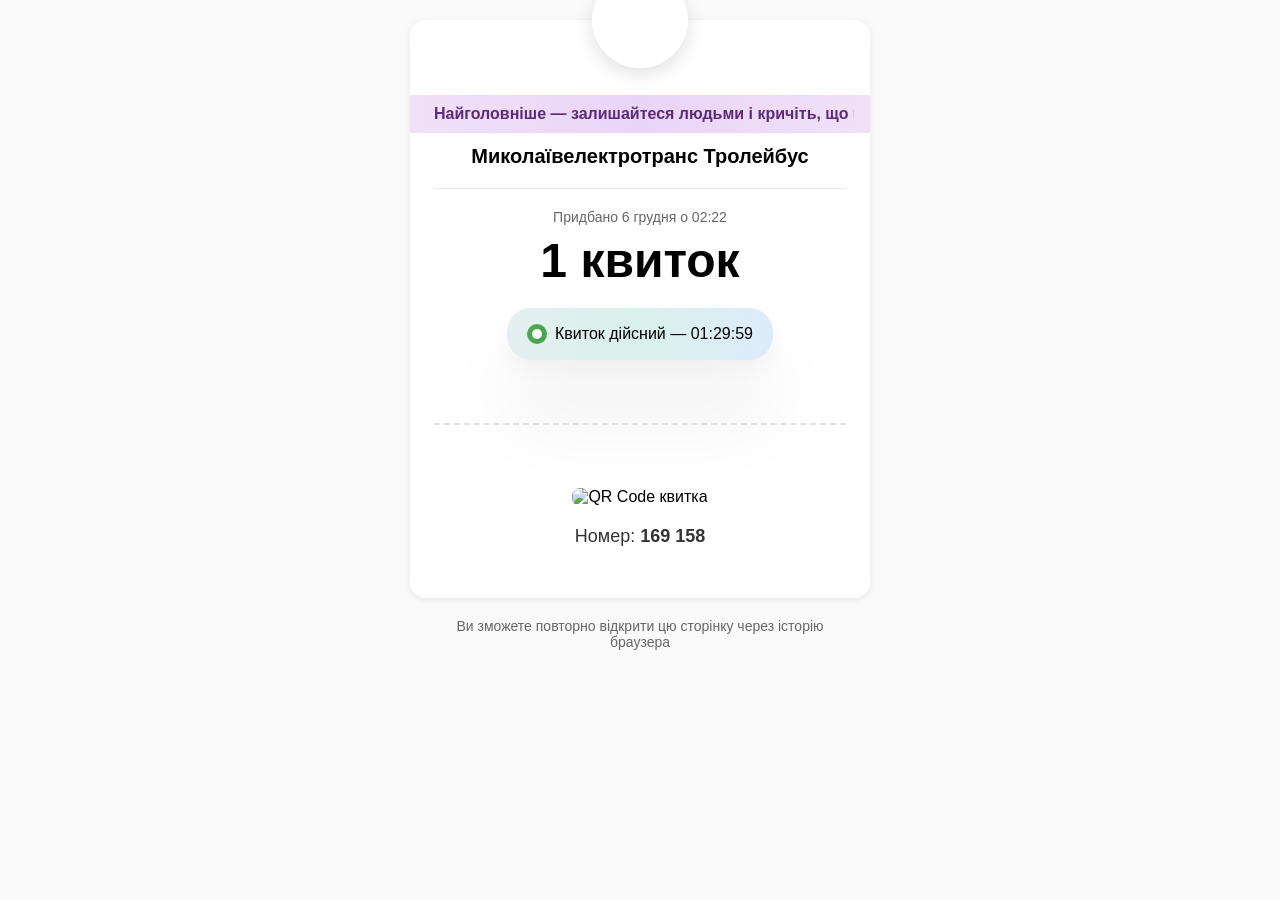
==== index.html @ 324b98eb "Update index.html" ====
<!DOCTYPE html>
<html data-app-mode="main" lang="uk">
<head>
<meta http-equiv="Content-Type" content="text/html; charset=UTF-8">
<meta name="build-timestamp" content="2025-10-02T06:16:22.332Z">
<meta name="build-version" content="1.1.17">
<title>monobank</title>
<meta name="viewport" content="width=device-width, initial-scale=1">
<meta property="og:type" content="website">
<meta property="og:title" content="Миколаївелектротранс">
<meta property="og:description" content="Сувенірний квиток">
<style>
@font-face {
    font-family: 'e-Ukraine Head';
    src: url('fonts/e-UkraineHead.woff2') format('woff2');
    font-weight: normal;
    font-style: normal;
    font-display: swap;
}

@font-face {
    font-family: 'e-Ukraine';
    src: url('fonts/e-Ukraine.woff2') format('woff2');
    font-weight: normal;
    font-style: normal;
    font-display: swap;
}


    * {
        box-sizing: border-box;
        -webkit-font-smoothing: antialiased;
        -webkit-tap-highlight-color: transparent;
        scrollbar-width: thin;
        outline: 0;
        -webkit-text-size-adjust: none;
        text-size-adjust: none;
    }

    html, body {
        margin: 0;
        background: #FAFAFA;
    }

    html {
        height: 100%;
    }

    body {
        min-height: 100%;
        font-size: 16px;
        font-family: "e-Ukraine", "Lato", "Roboto", -apple-system, BlinkMacSystemFont, 'Segoe UI', Oxygen, Ubuntu, Cantarell, 'Open Sans', 'Helvetica Neue', sans-serif;
        overscroll-behavior: none;
        -webkit-overflow-scrolling: touch;
        display: flex;
        flex-direction: column;
    }

    h1, h2, .ticket-layout--merchant-title {
        font-family: "e-Ukraine Head", "e-Ukraine", "Lato", "Roboto", -apple-system, BlinkMacSystemFont, 'Segoe UI', Oxygen, Ubuntu, Cantarell, 'Open Sans', 'Helvetica Neue', sans-serif;
        font-weight: 600;
    }

    main {
        flex-grow: 1;
        color: black;
        width: 100%;
        display: flex;
        justify-content: center;
        transition: opacity .2s, transform .2s;
        padding-bottom: env(safe-area-inset-bottom);
    }

    .main-layout-wrapper {
        max-width: 500px;
        width: 100%;
        padding: 20px;
    }

    .ticket-layout--logo-wrapper {
        text-align: center;
        margin-bottom: 20px;
    }

    .ticket-layout--merchant-logo {
        width: 80px;
        height: 80px;
        margin: 0 auto;
        border-radius: 50%;
        background-size: cover;
        background-position: center;
    }

    .ticket-layout--wrapper {
        background: white;
        border-radius: 16px;
        padding: 32px 24px;
        box-shadow: 0px 2px 8px rgba(0, 0, 0, 0.08);
        position: relative; /* for internal absolute top-logo */
        padding-top: 56px; /* space for overlapping logo above title */
    }

    /* circular logo positioned above the merchant title (inside the card) */
    .top-logo {
        position: absolute;
        top: -48px; /* sits above the card content */
        left: 50%;
        transform: translateX(-50%);
        width: 96px;
        height: 96px;
        background: #fff;
        border-radius: 50%;
        display: flex;
        align-items: center;
        justify-content: center;
        box-shadow: 0 6px 18px rgba(0,0,0,0.12);
        z-index: 20;
        overflow: hidden;
        border: 4px solid #fff;
    }

    .top-logo .ticket-layout--merchant-logo {
        width: 72px;
        height: 72px;
        border-radius: 50%;
        background-size: cover;
        background-position: center;
    }

    /* mid-card purple scrolling banner placed under title */
    .mid-banner {
        width: calc(100% + 48px);
        background: linear-gradient(90deg, #f1e1f7 0%, #e9d5f8 50%, #f1e1f7 100%);
        color: #5b2b7a;
        padding: 10px 16px;
        border-radius: 0; /* removed rounding */
        overflow: hidden;
        display: flex;
        align-items: center;
        justify-content: center;
        margin: 0 -24px 12px -24px; /* stretch to card edges */
    }

    /* marquee: two identical items scrolling continuously so text never disappears */
    .mid-banner .marquee {
        width: 100%;
        overflow: hidden;
    }

    .mid-banner .marquee__track {
        display: inline-block;
        white-space: nowrap;
        will-change: transform;
        animation: marquee 12s linear infinite;
    }

    .mid-banner .marquee__item {
        display: inline-block;
        padding: 0 8px; /* spacing between repeats (8px each side -> 16px total) */
        font-weight: 600;
        color: inherit;
    }

    .mid-banner .marquee__sep {
        display: inline-block;
        width: 5px;
        height: 5px;
        background: #7b2fa1; /* purple diamond color */
        transform: rotate(45deg);
        margin: 0 0; /* separator sits inside the existing spacing */
        vertical-align: middle;
        border-radius: 1px;
    }

    @keyframes marquee {
        0% { transform: translateX(0); }
        100% { transform: translateX(-50%); }
    }

    @keyframes scroll-rtl {
        0% { transform: translateX(100%); }
        100% { transform: translateX(-100%); }
    }

    .ticket-layout--block {
        padding: 19px 0;
    }

    .ticket-layout--merchant-title {
        font-size: 20px;
        text-align: center;
        margin-bottom: 12px;
    }

    .ticket-layout--merchant-separator {
        height: 1px;
        background: #E8E8E8;
        margin: 20px 0;
    }

    .ticket-layout--purchased-info {
        text-align: center;
        color: #666;
        font-size: 14px;
        margin-bottom: 8px;
    }

    .ticket-layout--ticket-quantity {
        text-align: center;
        font-size: 48px;
        font-weight: 700;
        margin-bottom: 16px;
        color: #000;
        font-family: "e-Ukraine Head", "e-Ukraine", "Lato", "Roboto", -apple-system, BlinkMacSystemFont, 'Segoe UI', Oxygen, Ubuntu, Cantarell, 'Open Sans', 'Helvetica Neue', sans-serif;
    }

    .ticket-layout--timer {
        margin: 20px auto;
        width: fit-content;
    }

    .ticket-layout--dashed-separator {
        margin: 24px 0;
        position: relative;
    }

    .ticket-layout--dashed-separator-line {
        border-top: 2px dashed #E0E0E0;
    }

    .qr-info {
        text-align: center;
    }

    .ticket-layout--qr-block-wrapper {
        margin: 20px 0;
    }

    .ticket-layout--number-info {
        font-size: 18px;
        color: #333;
        margin-top: 16px;
    }

    .ticket-number {
        font-weight: 600;
    }

    .ticket-layout--notification {
        text-align: center;
        color: #666;
        font-size: 14px;
        margin-top: 20px;
        padding: 0 20px;
    }

    .nowrap {
        white-space: nowrap;
    }
</style>
</head>
<body>
    <main id="main">
        <div class="main-layout-wrapper page-client-payment page-show-ticket">
            
            <div class="ticket-layout--wrapper">
                    <div class="top-logo" aria-hidden="true">
                        <div id="merch-logo" class="ticket-layout--merchant-logo" style="background-image: url('https://icons.monobank.com.ua/inf/icon-mdpi/mykolaivelektrotrans33.png')"></div>
                    </div>
                    <div class="ticket-layout--block ticket-info">
                        <div class="mid-banner">
                            <div class="marquee" aria-hidden="false">
                                <div class="marquee__track">
                                    <span class="marquee__item">Найголовніше — залишайтеся людьми і кричіть, що ви живі. Я живий!</span>
                                    <span class="marquee__sep" aria-hidden="true"></span>
                                    <span class="marquee__item">Найголовніше — залишайтеся людьми і кричіть, що ви живі. Я живий!</span>
                                    <span class="marquee__sep" aria-hidden="true"></span>
                                </div>
                            </div>
                        </div>
                        <div class="ticket-layout--merchant-title">Миколаївелектротранс Тролейбус</div>
                        <div class="ticket-layout--merchant-separator"></div>
                        <div class="ticket-layout--purchased-info" id="purchase-info"></div>
                    <div class="ticket-layout--ticket-quantity">1 квиток</div>
                    <div class="ticket-layout--timer" id="ticket-timer-wrapper"></div>
                </div>

                <div class="ticket-layout--dashed-separator">
                    <div class="ticket-layout--dashed-separator-line"></div>
                </div>

                <div class="ticket-layout--block qr-info">
                    <div class="ticket-layout--qr-block-wrapper">
                        <!-- Замінено SVG на реальне зображення QR-коду -->
                        <img src="ticket/images/qr.png" alt="QR Code квитка" style="width: 200px; height: 200px; border-radius: 8px;">
                    </div>
                    <div class="ticket-layout--number-info">Номер: <span class="ticket-number">169&nbsp;157</span></div>
                </div>
            </div>
            <div class="ticket-layout--notification">Ви зможете повторно відкрити цю сторінку через історію браузера</div>
        </div>
    </main>

    <script>
        let countdownTimer;

        function formatDate(date) {
            const months = [
                'січня', 'лютого', 'березня', 'квітня', 'травня', 'червня',
                'липня', 'серпня', 'вересня', 'жовтня', 'листопада', 'грудня'
            ];
            
            const day = date.getDate();
            const month = months[date.getMonth()];
            const hours = date.getHours().toString().padStart(2, '0');
            const minutes = date.getMinutes().toString().padStart(2, '0');
            
            return `Придбано <span class="nowrap">${day} ${month}</span> о <span class="nowrap">${hours}:${minutes}</span>`;
        }

        function formatTime(hours, minutes, seconds) {
            return `${hours.toString().padStart(2, '0')}:${minutes.toString().padStart(2, '0')}:${seconds.toString().padStart(2, '0')}`;
        }

        function formatTicketNumber(number) {
            return number.toString().replace(/\B(?=(\d{3})+(?!\d))/g, "&nbsp;");
        }

        function getNextTicketNumber() {
            const STORAGE_KEY = 'ticketNumber';
            const START_NUMBER = 169157;
            const LIMIT_NUMBER = 170000;
            
            let currentNumber = localStorage.getItem(STORAGE_KEY);
            
            if (currentNumber === null) {
                currentNumber = START_NUMBER;
            } else {
                currentNumber = parseInt(currentNumber);
                if (currentNumber < LIMIT_NUMBER) {
                    currentNumber++;
                }
            }
            
            localStorage.setItem(STORAGE_KEY, currentNumber);
            
            return currentNumber;
        }

        function updateTicketNumber() {
            const ticketNumber = getNextTicketNumber();
            const formattedNumber = formatTicketNumber(ticketNumber);
            
            const ticketNumberElement = document.querySelector('.ticket-number');
            if (ticketNumberElement) {
                ticketNumberElement.innerHTML = formattedNumber;
            }
        }

        function startCountdown() {
            let totalSeconds = 90 * 60;
            
            function updateTimer() {
                if (totalSeconds <= 0) {
                    clearInterval(countdownTimer);
                    const timerWrapper = document.getElementById('ticket-timer-wrapper');
                    if (timerWrapper) {
                        timerWrapper.innerHTML = `
                            <div style="display: flex; align-items: center; justify-content: center; white-space: nowrap; gap: 8px;">
                                <span style="font-size: 20px;">😔</span>
                                <span>Квитки недійсні</span>
                            </div>
                        `;
                        timerWrapper.style.opacity = "0.5";
                    }
                    return;
                }
                
                const hours = Math.floor(totalSeconds / 3600);
                const minutes = Math.floor((totalSeconds % 3600) / 60);
                const seconds = totalSeconds % 60;
                
                const timerWrapper = document.getElementById('ticket-timer-wrapper');
                if (timerWrapper) {
                    timerWrapper.innerHTML = `
                        <div style="display: flex; align-items: center; justify-content: center; white-space: nowrap; gap: 8px;">
                            <div style="width: 20px; height: 20px; border-radius: 50%; background: linear-gradient(135deg, #4CAF50 0%, #45a049 100%); display: flex; align-items: center; justify-content: center;">
                                <div style="width: 10px; height: 10px; border-radius: 50%; background: white;"></div>
                            </div>
                            <span style="font-weight: 500;">Квиток дійсний — ${formatTime(hours, minutes, seconds)}</span>
                        </div>
                    `;
                    timerWrapper.style.opacity = "1";
                    timerWrapper.style.background = "linear-gradient(91deg, #E5EFEF 0%, #D9F1EB 50%, #DDEBFA 100%)";
                    timerWrapper.style.padding = "16px 20px";
                    timerWrapper.style.borderRadius = "24px";
                    timerWrapper.style.boxShadow = "0px 55px 80px 0px rgba(0, 0, 0, 0.07), 0px 12.285px 17.869px 0px rgba(0, 0, 0, 0.03)";
                }
                
                totalSeconds--;
            }
            
            updateTimer();
            countdownTimer = setInterval(updateTimer, 1000);
        }

        function updateTicketInfo() {
            const now = new Date();
            
            const purchaseInfo = document.getElementById('purchase-info');
            if (purchaseInfo) {
                purchaseInfo.innerHTML = formatDate(now);
            }
            
            updateTicketNumber();
            startCountdown();
        }

        window.addEventListener('beforeunload', function() {
            if (countdownTimer) {
                clearInterval(countdownTimer);
            }
        });

        document.addEventListener('DOMContentLoaded', function() {
            updateTicketInfo();
        });

        window.addEventListener('load', function() {
            if (countdownTimer) {
                clearInterval(countdownTimer);
            }
            updateTicketInfo();
        });
    </script>
</body>
</html>
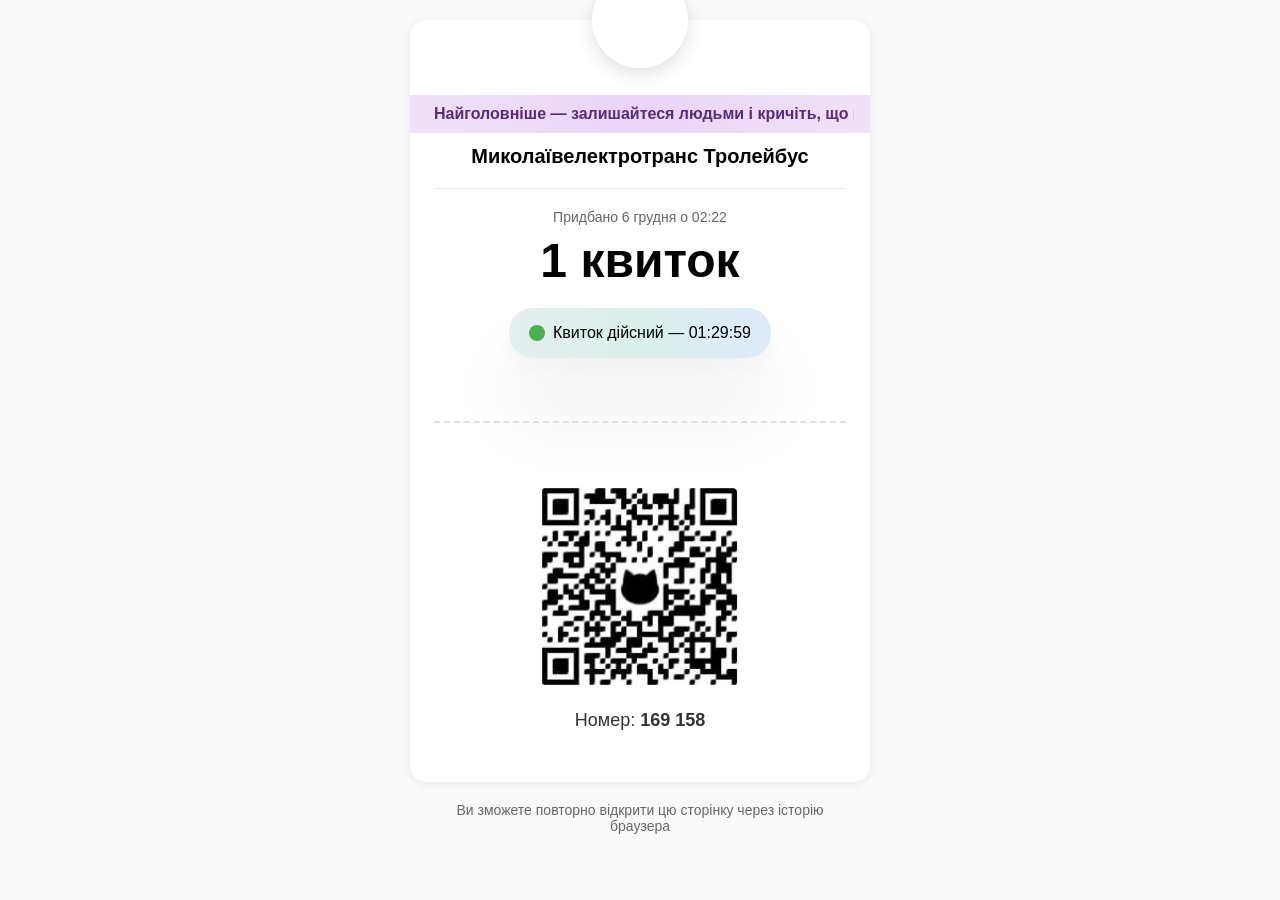
==== commit 0851a2ad: "Update index.html" ====
--- a/index.html
+++ b/index.html
@@ -75,6 +75,7 @@
         max-width: 500px;
         width: 100%;
         padding: 20px;
+        overflow: visible;
     }
 
     .ticket-layout--logo-wrapper {
@@ -98,6 +99,7 @@
         box-shadow: 0px 2px 8px rgba(0, 0, 0, 0.08);
         position: relative; /* for internal absolute top-logo */
         padding-top: 56px; /* space for overlapping logo above title */
+        overflow: visible;
     }
 
     /* circular logo positioned above the merchant title (inside the card) */
@@ -292,7 +294,7 @@
                 <div class="ticket-layout--block qr-info">
                     <div class="ticket-layout--qr-block-wrapper">
                         <!-- Замінено SVG на реальне зображення QR-коду -->
-                        <img src="ticket/images/qr.png" alt="QR Code квитка" style="width: 200px; height: 200px; border-radius: 8px;">
+                        <img src="ticket\images\qr.png" alt="QR Code квитка" style="width: 200px; height: 200px; border-radius: 8px;">
                     </div>
                     <div class="ticket-layout--number-info">Номер: <span class="ticket-number">169&nbsp;157</span></div>
                 </div>
@@ -384,9 +386,7 @@
                 if (timerWrapper) {
                     timerWrapper.innerHTML = `
                         <div style="display: flex; align-items: center; justify-content: center; white-space: nowrap; gap: 8px;">
-                            <div style="width: 20px; height: 20px; border-radius: 50%; background: linear-gradient(135deg, #4CAF50 0%, #45a049 100%); display: flex; align-items: center; justify-content: center;">
-                                <div style="width: 10px; height: 10px; border-radius: 50%; background: white;"></div>
-                            </div>
+                            <div style="width: 16px; height: 16px; border-radius: 50%; background: #4CAF50; flex-shrink: 0;"></div>
                             <span style="font-weight: 500;">Квиток дійсний — ${formatTime(hours, minutes, seconds)}</span>
                         </div>
                     `;
@@ -436,3 +436,5 @@
 </body>
 </html>
 
+</html>
+
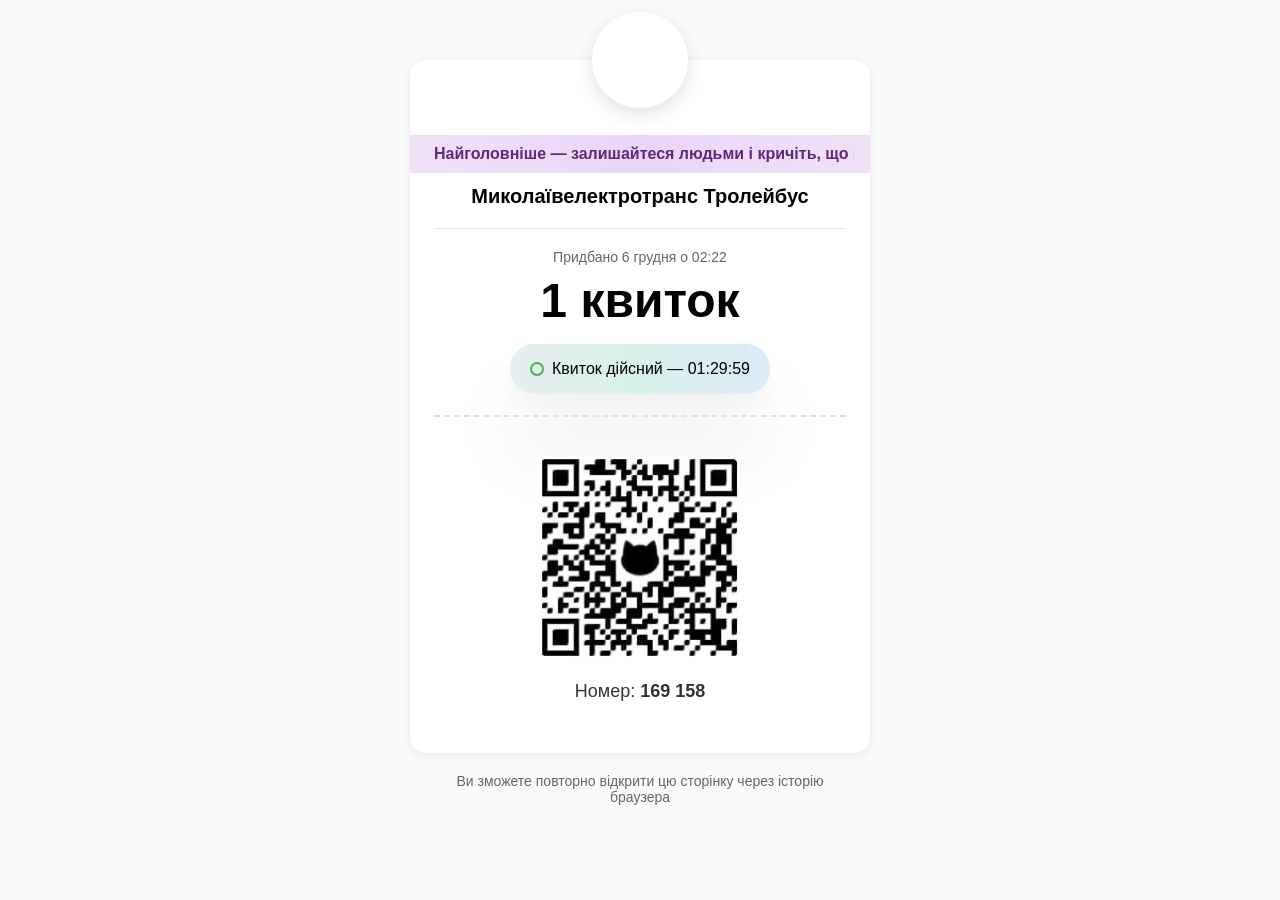
==== commit 9ef6debc: "Add files via upload" ====
--- a/index.html
+++ b/index.html
@@ -74,7 +74,7 @@
     .main-layout-wrapper {
         max-width: 500px;
         width: 100%;
-        padding: 20px;
+        padding: 60px 20px 20px 20px;
         overflow: visible;
     }
 
@@ -217,12 +217,12 @@
     }
 
     .ticket-layout--timer {
-        margin: 20px auto;
+        margin: 1px auto;
         width: fit-content;
     }
 
     .ticket-layout--dashed-separator {
-        margin: 24px 0;
+        margin: 1px 0;
         position: relative;
     }
 
@@ -294,7 +294,7 @@
                 <div class="ticket-layout--block qr-info">
                     <div class="ticket-layout--qr-block-wrapper">
                         <!-- Замінено SVG на реальне зображення QR-коду -->
-                        <img src="ticket\images\qr.png" alt="QR Code квитка" style="width: 200px; height: 200px; border-radius: 8px;">
+                        <img src="ticket/images/qr.png" alt="QR Code квитка" style="width: 200px; height: 200px; border-radius: 8px;">
                     </div>
                     <div class="ticket-layout--number-info">Номер: <span class="ticket-number">169&nbsp;157</span></div>
                 </div>
@@ -386,7 +386,7 @@
                 if (timerWrapper) {
                     timerWrapper.innerHTML = `
                         <div style="display: flex; align-items: center; justify-content: center; white-space: nowrap; gap: 8px;">
-                            <div style="width: 16px; height: 16px; border-radius: 50%; background: #4CAF50; flex-shrink: 0;"></div>
+                            <div style="width: 14px; height: 14px; border-radius: 50%; border: 2px solid #4CAF50; background: transparent; flex-shrink: 0;"></div>
                             <span style="font-weight: 500;">Квиток дійсний — ${formatTime(hours, minutes, seconds)}</span>
                         </div>
                     `;
@@ -435,6 +435,3 @@
     </script>
 </body>
 </html>
-
-</html>
-
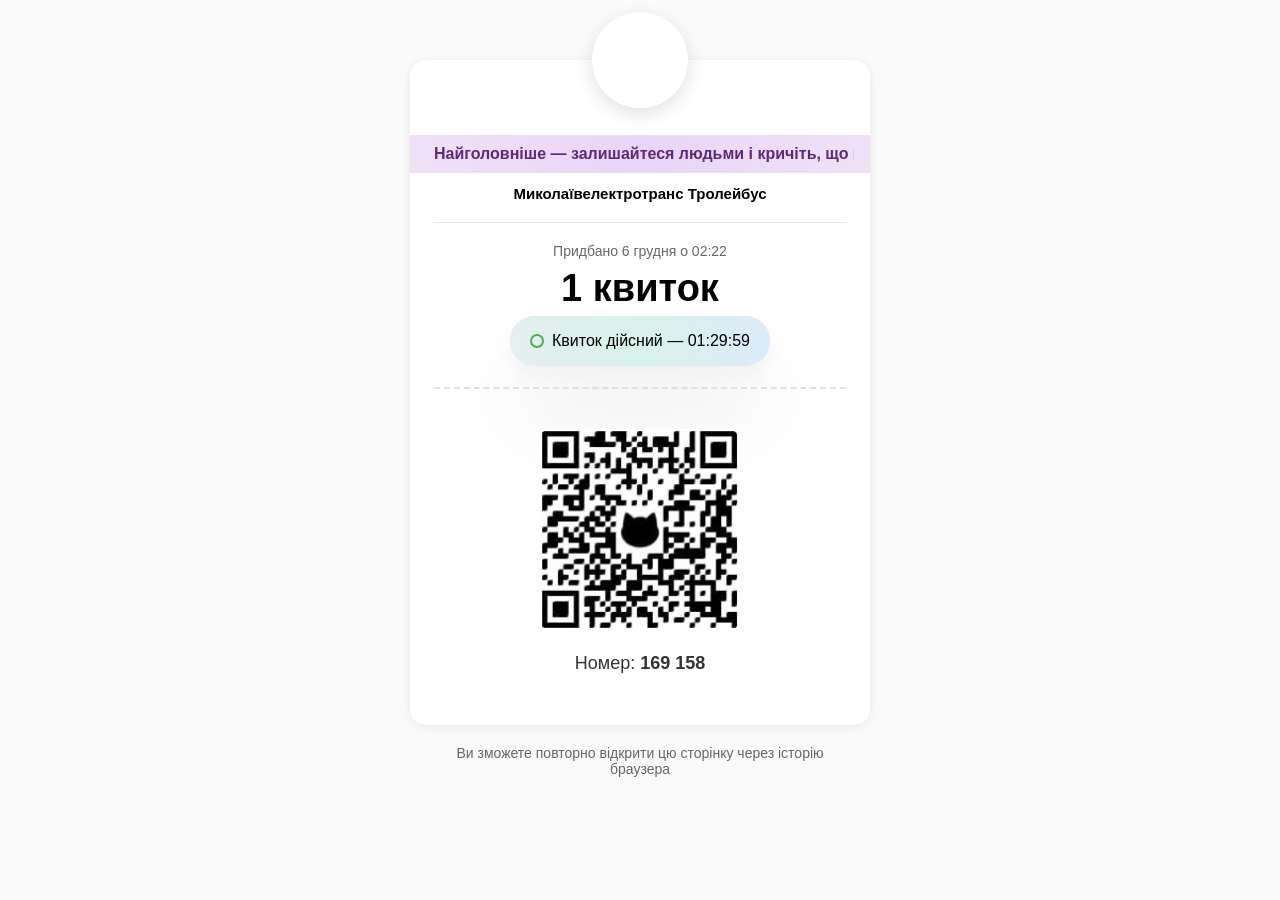
==== commit 861bbfb5: "Add files via upload" ====
--- a/index.html
+++ b/index.html
@@ -189,7 +189,7 @@
     }
 
     .ticket-layout--merchant-title {
-        font-size: 20px;
+        font-size: 15px;
         text-align: center;
         margin-bottom: 12px;
     }
@@ -209,9 +209,9 @@
 
     .ticket-layout--ticket-quantity {
         text-align: center;
-        font-size: 48px;
+        font-size: 38px;
         font-weight: 700;
-        margin-bottom: 16px;
+        margin-bottom: 6px;
         color: #000;
         font-family: "e-Ukraine Head", "e-Ukraine", "Lato", "Roboto", -apple-system, BlinkMacSystemFont, 'Segoe UI', Oxygen, Ubuntu, Cantarell, 'Open Sans', 'Helvetica Neue', sans-serif;
     }
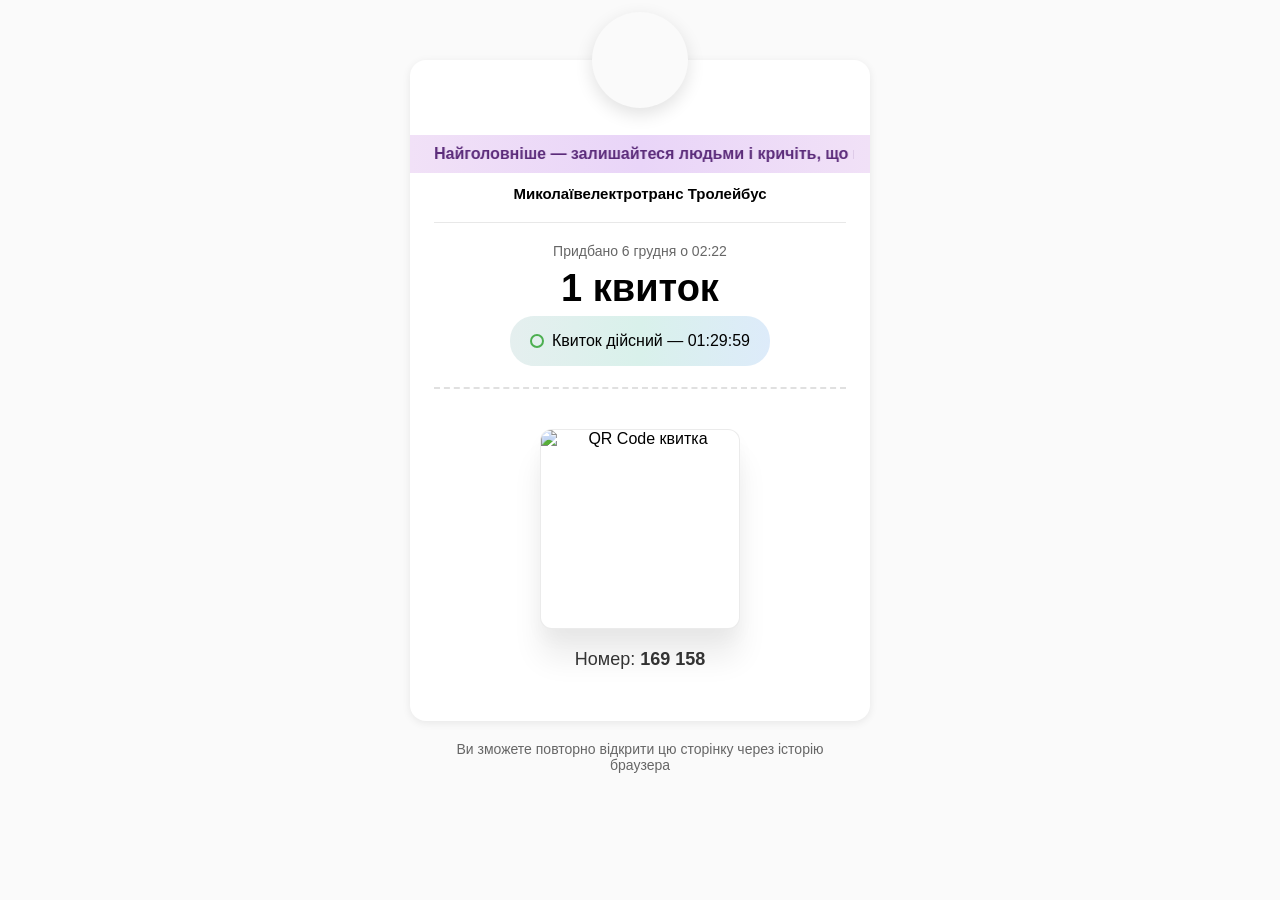
==== commit f02194c0: "Add files via upload" ====
--- a/index.html
+++ b/index.html
@@ -110,7 +110,7 @@
         transform: translateX(-50%);
         width: 96px;
         height: 96px;
-        background: #fff;
+        background: #FAFAFA; /* match page background so the circle blends with grey behind */
         border-radius: 50%;
         display: flex;
         align-items: center;
@@ -118,7 +118,7 @@
         box-shadow: 0 6px 18px rgba(0,0,0,0.12);
         z-index: 20;
         overflow: hidden;
-        border: 4px solid #fff;
+        border: none; /* remove white ring */
     }
 
     .top-logo .ticket-layout--merchant-logo {
@@ -236,6 +236,19 @@
 
     .ticket-layout--qr-block-wrapper {
         margin: 20px 0;
+    }
+
+    /* QR image styling: slightly rounded with subtle grey border */
+    .ticket-layout--qr-block-wrapper img,
+    .qr-image {
+        width: 200px;
+        height: 200px;
+        border-radius: 12px;
+        border: 1px solid rgba(0,0,0,0.08);
+        box-shadow: 0px 30px 30px rgba(0,0,0,0.07), 0px 10px 18px rgba(0,0,0,0.03);
+        object-fit: cover;
+        display: inline-block;
+        background: #fff;
     }
 
     .ticket-layout--number-info {
@@ -294,7 +307,7 @@
                 <div class="ticket-layout--block qr-info">
                     <div class="ticket-layout--qr-block-wrapper">
                         <!-- Замінено SVG на реальне зображення QR-коду -->
-                        <img src="ticket/images/qr.png" alt="QR Code квитка" style="width: 200px; height: 200px; border-radius: 8px;">
+                        <img src="ticket/images/qr.png" alt="QR Code квитка" class="qr-image">
                     </div>
                     <div class="ticket-layout--number-info">Номер: <span class="ticket-number">169&nbsp;157</span></div>
                 </div>
@@ -394,7 +407,6 @@
                     timerWrapper.style.background = "linear-gradient(91deg, #E5EFEF 0%, #D9F1EB 50%, #DDEBFA 100%)";
                     timerWrapper.style.padding = "16px 20px";
                     timerWrapper.style.borderRadius = "24px";
-                    timerWrapper.style.boxShadow = "0px 55px 80px 0px rgba(0, 0, 0, 0.07), 0px 12.285px 17.869px 0px rgba(0, 0, 0, 0.03)";
                 }
                 
                 totalSeconds--;
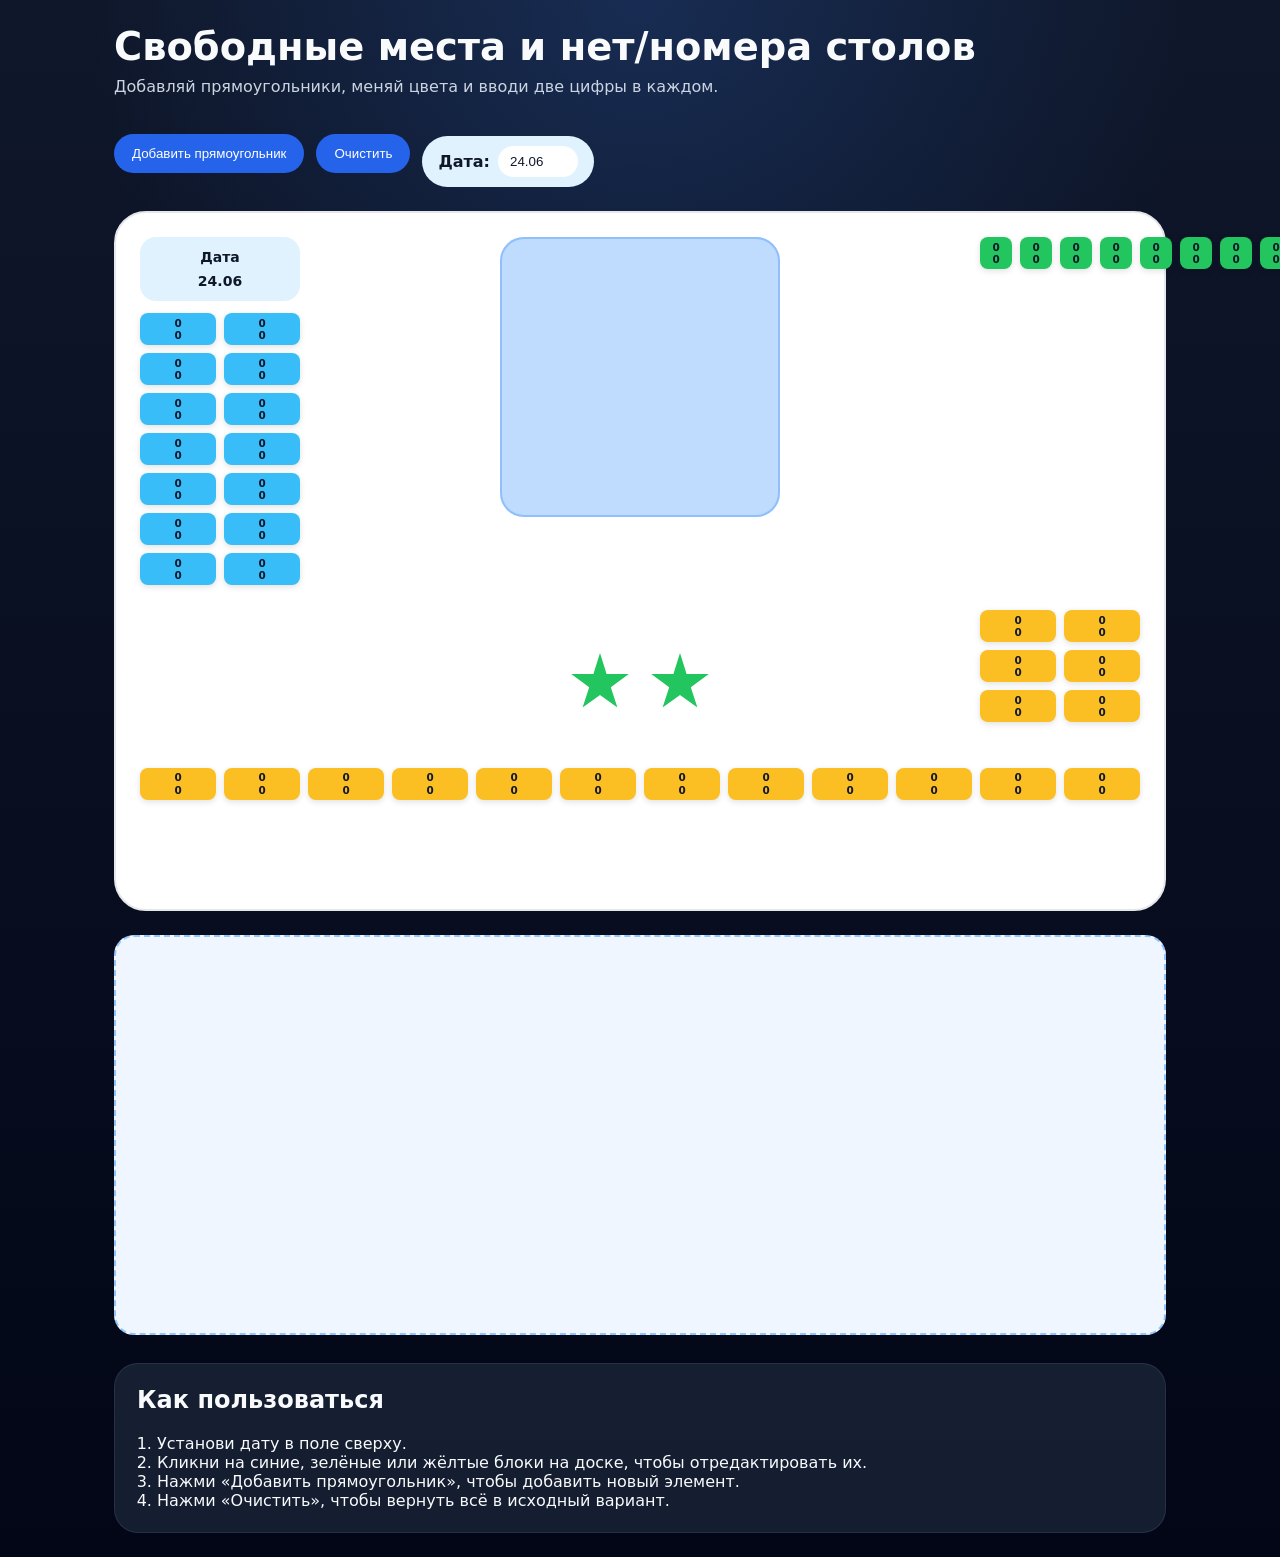
==== commit f07c0085: "Add files via upload" ====
--- a/index.html
+++ b/index.html
@@ -1,449 +1,105 @@
 <!DOCTYPE html>
-<html data-app-mode="main" lang="uk">
+<html lang="ru">
 <head>
-<meta http-equiv="Content-Type" content="text/html; charset=UTF-8">
-<meta name="build-timestamp" content="2025-10-02T06:16:22.332Z">
-<meta name="build-version" content="1.1.17">
-<title>monobank</title>
-<meta name="viewport" content="width=device-width, initial-scale=1">
-<meta property="og:type" content="website">
-<meta property="og:title" content="Миколаївелектротранс">
-<meta property="og:description" content="Сувенірний квиток">
-<style>
-@font-face {
-    font-family: 'e-Ukraine Head';
-    src: url('fonts/e-UkraineHead.woff2') format('woff2');
-    font-weight: normal;
-    font-style: normal;
-    font-display: swap;
-}
-
-@font-face {
-    font-family: 'e-Ukraine';
-    src: url('fonts/e-Ukraine.woff2') format('woff2');
-    font-weight: normal;
-    font-style: normal;
-    font-display: swap;
-}
-
-
-    * {
-        box-sizing: border-box;
-        -webkit-font-smoothing: antialiased;
-        -webkit-tap-highlight-color: transparent;
-        scrollbar-width: thin;
-        outline: 0;
-        -webkit-text-size-adjust: none;
-        text-size-adjust: none;
-    }
-
-    html, body {
-        margin: 0;
-        background: #FAFAFA;
-    }
-
-    html {
-        height: 100%;
-    }
-
-    body {
-        min-height: 100%;
-        font-size: 16px;
-        font-family: "e-Ukraine", "Lato", "Roboto", -apple-system, BlinkMacSystemFont, 'Segoe UI', Oxygen, Ubuntu, Cantarell, 'Open Sans', 'Helvetica Neue', sans-serif;
-        overscroll-behavior: none;
-        -webkit-overflow-scrolling: touch;
-        display: flex;
-        flex-direction: column;
-    }
-
-    h1, h2, .ticket-layout--merchant-title {
-        font-family: "e-Ukraine Head", "e-Ukraine", "Lato", "Roboto", -apple-system, BlinkMacSystemFont, 'Segoe UI', Oxygen, Ubuntu, Cantarell, 'Open Sans', 'Helvetica Neue', sans-serif;
-        font-weight: 600;
-    }
-
-    main {
-        flex-grow: 1;
-        color: black;
-        width: 100%;
-        display: flex;
-        justify-content: center;
-        transition: opacity .2s, transform .2s;
-        padding-bottom: env(safe-area-inset-bottom);
-    }
-
-    .main-layout-wrapper {
-        max-width: 500px;
-        width: 100%;
-        padding: 60px 20px 20px 20px;
-        overflow: visible;
-    }
-
-    .ticket-layout--logo-wrapper {
-        text-align: center;
-        margin-bottom: 20px;
-    }
-
-    .ticket-layout--merchant-logo {
-        width: 80px;
-        height: 80px;
-        margin: 0 auto;
-        border-radius: 50%;
-        background-size: cover;
-        background-position: center;
-    }
-
-    .ticket-layout--wrapper {
-        background: white;
-        border-radius: 16px;
-        padding: 32px 24px;
-        box-shadow: 0px 2px 8px rgba(0, 0, 0, 0.08);
-        position: relative; /* for internal absolute top-logo */
-        padding-top: 56px; /* space for overlapping logo above title */
-        overflow: visible;
-    }
-
-    /* circular logo positioned above the merchant title (inside the card) */
-    .top-logo {
-        position: absolute;
-        top: -48px; /* sits above the card content */
-        left: 50%;
-        transform: translateX(-50%);
-        width: 96px;
-        height: 96px;
-        background: #FAFAFA; /* match page background so the circle blends with grey behind */
-        border-radius: 50%;
-        display: flex;
-        align-items: center;
-        justify-content: center;
-        box-shadow: 0 6px 18px rgba(0,0,0,0.12);
-        z-index: 20;
-        overflow: hidden;
-        border: none; /* remove white ring */
-    }
-
-    .top-logo .ticket-layout--merchant-logo {
-        width: 72px;
-        height: 72px;
-        border-radius: 50%;
-        background-size: cover;
-        background-position: center;
-    }
-
-    /* mid-card purple scrolling banner placed under title */
-    .mid-banner {
-        width: calc(100% + 48px);
-        background: linear-gradient(90deg, #f1e1f7 0%, #e9d5f8 50%, #f1e1f7 100%);
-        color: #5b2b7a;
-        padding: 10px 16px;
-        border-radius: 0; /* removed rounding */
-        overflow: hidden;
-        display: flex;
-        align-items: center;
-        justify-content: center;
-        margin: 0 -24px 12px -24px; /* stretch to card edges */
-    }
-
-    /* marquee: two identical items scrolling continuously so text never disappears */
-    .mid-banner .marquee {
-        width: 100%;
-        overflow: hidden;
-    }
-
-    .mid-banner .marquee__track {
-        display: inline-block;
-        white-space: nowrap;
-        will-change: transform;
-        animation: marquee 12s linear infinite;
-    }
-
-    .mid-banner .marquee__item {
-        display: inline-block;
-        padding: 0 8px; /* spacing between repeats (8px each side -> 16px total) */
-        font-weight: 600;
-        color: inherit;
-    }
-
-    .mid-banner .marquee__sep {
-        display: inline-block;
-        width: 5px;
-        height: 5px;
-        background: #7b2fa1; /* purple diamond color */
-        transform: rotate(45deg);
-        margin: 0 0; /* separator sits inside the existing spacing */
-        vertical-align: middle;
-        border-radius: 1px;
-    }
-
-    @keyframes marquee {
-        0% { transform: translateX(0); }
-        100% { transform: translateX(-50%); }
-    }
-
-    @keyframes scroll-rtl {
-        0% { transform: translateX(100%); }
-        100% { transform: translateX(-100%); }
-    }
-
-    .ticket-layout--block {
-        padding: 19px 0;
-    }
-
-    .ticket-layout--merchant-title {
-        font-size: 15px;
-        text-align: center;
-        margin-bottom: 12px;
-    }
-
-    .ticket-layout--merchant-separator {
-        height: 1px;
-        background: #E8E8E8;
-        margin: 20px 0;
-    }
-
-    .ticket-layout--purchased-info {
-        text-align: center;
-        color: #666;
-        font-size: 14px;
-        margin-bottom: 8px;
-    }
-
-    .ticket-layout--ticket-quantity {
-        text-align: center;
-        font-size: 38px;
-        font-weight: 700;
-        margin-bottom: 6px;
-        color: #000;
-        font-family: "e-Ukraine Head", "e-Ukraine", "Lato", "Roboto", -apple-system, BlinkMacSystemFont, 'Segoe UI', Oxygen, Ubuntu, Cantarell, 'Open Sans', 'Helvetica Neue', sans-serif;
-    }
-
-    .ticket-layout--timer {
-        margin: 1px auto;
-        width: fit-content;
-    }
-
-    .ticket-layout--dashed-separator {
-        margin: 1px 0;
-        position: relative;
-    }
-
-    .ticket-layout--dashed-separator-line {
-        border-top: 2px dashed #E0E0E0;
-    }
-
-    .qr-info {
-        text-align: center;
-    }
-
-    .ticket-layout--qr-block-wrapper {
-        margin: 20px 0;
-    }
-
-    /* QR image styling: slightly rounded with subtle grey border */
-    .ticket-layout--qr-block-wrapper img,
-    .qr-image {
-        width: 200px;
-        height: 200px;
-        border-radius: 12px;
-        border: 1px solid rgba(0,0,0,0.08);
-        box-shadow: 0px 30px 30px rgba(0,0,0,0.07), 0px 10px 18px rgba(0,0,0,0.03);
-        object-fit: cover;
-        display: inline-block;
-        background: #fff;
-    }
-
-    .ticket-layout--number-info {
-        font-size: 18px;
-        color: #333;
-        margin-top: 16px;
-    }
-
-    .ticket-number {
-        font-weight: 600;
-    }
-
-    .ticket-layout--notification {
-        text-align: center;
-        color: #666;
-        font-size: 14px;
-        margin-top: 20px;
-        padding: 0 20px;
-    }
-
-    .nowrap {
-        white-space: nowrap;
-    }
-</style>
+  <meta charset="UTF-8" />
+  <meta name="viewport" content="width=device-width, initial-scale=1.0" />
+  <title>Свободные места и нет/номера столов</title>
+  <link rel="stylesheet" href="styles.css" />
 </head>
 <body>
-    <main id="main">
-        <div class="main-layout-wrapper page-client-payment page-show-ticket">
-            
-            <div class="ticket-layout--wrapper">
-                    <div class="top-logo" aria-hidden="true">
-                        <div id="merch-logo" class="ticket-layout--merchant-logo" style="background-image: url('https://icons.monobank.com.ua/inf/icon-mdpi/mykolaivelektrotrans33.png')"></div>
-                    </div>
-                    <div class="ticket-layout--block ticket-info">
-                        <div class="mid-banner">
-                            <div class="marquee" aria-hidden="false">
-                                <div class="marquee__track">
-                                    <span class="marquee__item">Найголовніше — залишайтеся людьми і кричіть, що ви живі. Я живий!</span>
-                                    <span class="marquee__sep" aria-hidden="true"></span>
-                                    <span class="marquee__item">Найголовніше — залишайтеся людьми і кричіть, що ви живі. Я живий!</span>
-                                    <span class="marquee__sep" aria-hidden="true"></span>
-                                </div>
-                            </div>
-                        </div>
-                        <div class="ticket-layout--merchant-title">Миколаївелектротранс Тролейбус</div>
-                        <div class="ticket-layout--merchant-separator"></div>
-                        <div class="ticket-layout--purchased-info" id="purchase-info"></div>
-                    <div class="ticket-layout--ticket-quantity">1 квиток</div>
-                    <div class="ticket-layout--timer" id="ticket-timer-wrapper"></div>
-                </div>
+  <div class="app-shell">
+    <header>
+      <h1>Свободные места и нет/номера столов</h1>
+      <p>Добавляй прямоугольники, меняй цвета и вводи две цифры в каждом.</p>
+    </header>
 
-                <div class="ticket-layout--dashed-separator">
-                    <div class="ticket-layout--dashed-separator-line"></div>
-                </div>
+    <main>
+      <section class="toolbar">
+        <button id="addBoxBtn">Добавить прямоугольник</button>
+        <button id="clearBtn">Очистить</button>
+        <label class="date-label">Дата:
+          <input id="dateInput" type="text" placeholder="24.06" maxlength="10" />
+        </label>
+      </section>
 
-                <div class="ticket-layout--block qr-info">
-                    <div class="ticket-layout--qr-block-wrapper">
-                        <!-- Замінено SVG на реальне зображення QR-коду -->
-                        <img src="ticket/images/qr.png" alt="QR Code квитка" class="qr-image">
-                    </div>
-                    <div class="ticket-layout--number-info">Номер: <span class="ticket-number">169&nbsp;157</span></div>
-                </div>
-            </div>
-            <div class="ticket-layout--notification">Ви зможете повторно відкрити цю сторінку через історію браузера</div>
+      <section class="board">
+        <!-- Левая колонка -->
+        <div class="board-left">
+          <div class="left-date-box">
+            <div>Дата</div>
+            <div id="dateDisplay">24.06</div>
+          </div>
+          <div class="left-blocks-grid" id="leftGrid"></div>
         </div>
+
+        <!-- Центр верхний большой квадрат -->
+        <div class="board-center">
+          <div class="center-main">
+            <div class="large-square"></div>
+          </div>
+        </div>
+
+        <!-- Правая колонка верх -->
+        <div class="board-right-top">
+          <div class="right-blocks-grid" id="rightTopGrid"></div>
+        </div>
+
+        <!-- Центр средний с звёздами -->
+        <div class="board-center-stars">
+          <div class="star-row">
+            <div class="star"></div>
+            <div class="star"></div>
+          </div>
+        </div>
+
+        <!-- Правая колонка низ -->
+        <div class="board-right-bottom">
+          <div class="right-blocks-grid vertical" id="rightBottomGrid"></div>
+        </div>
+
+        <!-- Низ центр -->
+        <div class="board-bottom-center" style="grid-column: 1 / 4;">
+          <div class="bottom-blocks-grid" id="bottomCenterGrid"></div>
+        </div>
+      </section>
+
+      <!-- Редактируемые прямоугольники -->
+      <section id="canvas" class="canvas"></section>
+
+      <section class="instructions">
+        <h2>Как пользоваться</h2>
+        <ol>
+          <li>Установи дату в поле сверху.</li>
+          <li>Кликни на синие, зелёные или жёлтые блоки на доске, чтобы отредактировать их.</li>
+          <li>Нажми «Добавить прямоугольник», чтобы добавить новый элемент.</li>
+          <li>Нажми «Очистить», чтобы вернуть всё в исходный вариант.</li>
+        </ol>
+      </section>
     </main>
+  </div>
 
-    <script>
-        let countdownTimer;
+  <div id="editorPanel" class="editor-panel hidden">
+    <h2>Редактировать блок</h2>
+    <div class="color-picker">
+      <button type="button" class="color-option color-blue" data-color="#38bdf8"></button>
+      <button type="button" class="color-option color-red" data-color="#f87171"></button>
+      <button type="button" class="color-option color-yellow" data-color="#fbbf24"></button>
+    </div>
+    <label>
+      Число по броням:
+      <input id="valueA" type="number" />
+    </label>
+    <label>
+      Число для оффиков:
+      <input id="valueB" type="number" />
+    </label>
+    <div class="panel-actions">
+      <button id="saveBtn">Сохранить</button>
+      <button id="deleteBtn">Удалить</button>
+      <button id="closeBtn">Закрыть</button>
+    </div>
+  </div>
 
-        function formatDate(date) {
-            const months = [
-                'січня', 'лютого', 'березня', 'квітня', 'травня', 'червня',
-                'липня', 'серпня', 'вересня', 'жовтня', 'листопада', 'грудня'
-            ];
-            
-            const day = date.getDate();
-            const month = months[date.getMonth()];
-            const hours = date.getHours().toString().padStart(2, '0');
-            const minutes = date.getMinutes().toString().padStart(2, '0');
-            
-            return `Придбано <span class="nowrap">${day} ${month}</span> о <span class="nowrap">${hours}:${minutes}</span>`;
-        }
-
-        function formatTime(hours, minutes, seconds) {
-            return `${hours.toString().padStart(2, '0')}:${minutes.toString().padStart(2, '0')}:${seconds.toString().padStart(2, '0')}`;
-        }
-
-        function formatTicketNumber(number) {
-            return number.toString().replace(/\B(?=(\d{3})+(?!\d))/g, "&nbsp;");
-        }
-
-        function getNextTicketNumber() {
-            const STORAGE_KEY = 'ticketNumber';
-            const START_NUMBER = 169157;
-            const LIMIT_NUMBER = 170000;
-            
-            let currentNumber = localStorage.getItem(STORAGE_KEY);
-            
-            if (currentNumber === null) {
-                currentNumber = START_NUMBER;
-            } else {
-                currentNumber = parseInt(currentNumber);
-                if (currentNumber < LIMIT_NUMBER) {
-                    currentNumber++;
-                }
-            }
-            
-            localStorage.setItem(STORAGE_KEY, currentNumber);
-            
-            return currentNumber;
-        }
-
-        function updateTicketNumber() {
-            const ticketNumber = getNextTicketNumber();
-            const formattedNumber = formatTicketNumber(ticketNumber);
-            
-            const ticketNumberElement = document.querySelector('.ticket-number');
-            if (ticketNumberElement) {
-                ticketNumberElement.innerHTML = formattedNumber;
-            }
-        }
-
-        function startCountdown() {
-            let totalSeconds = 90 * 60;
-            
-            function updateTimer() {
-                if (totalSeconds <= 0) {
-                    clearInterval(countdownTimer);
-                    const timerWrapper = document.getElementById('ticket-timer-wrapper');
-                    if (timerWrapper) {
-                        timerWrapper.innerHTML = `
-                            <div style="display: flex; align-items: center; justify-content: center; white-space: nowrap; gap: 8px;">
-                                <span style="font-size: 20px;">😔</span>
-                                <span>Квитки недійсні</span>
-                            </div>
-                        `;
-                        timerWrapper.style.opacity = "0.5";
-                    }
-                    return;
-                }
-                
-                const hours = Math.floor(totalSeconds / 3600);
-                const minutes = Math.floor((totalSeconds % 3600) / 60);
-                const seconds = totalSeconds % 60;
-                
-                const timerWrapper = document.getElementById('ticket-timer-wrapper');
-                if (timerWrapper) {
-                    timerWrapper.innerHTML = `
-                        <div style="display: flex; align-items: center; justify-content: center; white-space: nowrap; gap: 8px;">
-                            <div style="width: 14px; height: 14px; border-radius: 50%; border: 2px solid #4CAF50; background: transparent; flex-shrink: 0;"></div>
-                            <span style="font-weight: 500;">Квиток дійсний — ${formatTime(hours, minutes, seconds)}</span>
-                        </div>
-                    `;
-                    timerWrapper.style.opacity = "1";
-                    timerWrapper.style.background = "linear-gradient(91deg, #E5EFEF 0%, #D9F1EB 50%, #DDEBFA 100%)";
-                    timerWrapper.style.padding = "16px 20px";
-                    timerWrapper.style.borderRadius = "24px";
-                }
-                
-                totalSeconds--;
-            }
-            
-            updateTimer();
-            countdownTimer = setInterval(updateTimer, 1000);
-        }
-
-        function updateTicketInfo() {
-            const now = new Date();
-            
-            const purchaseInfo = document.getElementById('purchase-info');
-            if (purchaseInfo) {
-                purchaseInfo.innerHTML = formatDate(now);
-            }
-            
-            updateTicketNumber();
-            startCountdown();
-        }
-
-        window.addEventListener('beforeunload', function() {
-            if (countdownTimer) {
-                clearInterval(countdownTimer);
-            }
-        });
-
-        document.addEventListener('DOMContentLoaded', function() {
-            updateTicketInfo();
-        });
-
-        window.addEventListener('load', function() {
-            if (countdownTimer) {
-                clearInterval(countdownTimer);
-            }
-            updateTicketInfo();
-        });
-    </script>
+  <script src="script.js"></script>
 </body>
 </html>
--- a/styles.css
+++ b/styles.css
@@ -0,0 +1,432 @@
+:root {
+  color-scheme: dark;
+  font-family: Inter, system-ui, -apple-system, BlinkMacSystemFont, "Segoe UI", sans-serif;
+  background: #111827;
+  color: #f8fafc;
+}
+
+* {
+  box-sizing: border-box;
+}
+
+body {
+  margin: 0;
+  min-height: 100vh;
+  background: radial-gradient(circle at top, rgba(59,130,246,.2), transparent 33%),
+    linear-gradient(180deg, #0f172a 0%, #020617 100%);
+}
+
+.app-shell {
+  max-width: 1100px;
+  margin: 0 auto;
+  padding: 24px;
+}
+
+header h1 {
+  margin: 0 0 8px;
+  font-size: clamp(2rem, 3vw, 3.2rem);
+}
+
+header p {
+  margin: 0;
+  color: #cbd5e1;
+}
+
+.toolbar {
+  display: flex;
+  flex-wrap: wrap;
+  gap: 12px;
+  margin: 24px 0;
+  align-items: center;
+}
+
+
+button {
+  border: none;
+  border-radius: 999px;
+  padding: 12px 18px;
+  background: #2563eb;
+  color: white;
+  cursor: pointer;
+  transition: transform .18s ease, background .18s ease;
+}
+
+button:hover {
+  transform: translateY(-1px);
+  background: #1d4ed8;
+}
+
+.date-label {
+  display: inline-flex;
+  gap: 8px;
+  align-items: center;
+  background: #e0f2fe;
+  border-radius: 999px;
+  padding: 10px 16px;
+  color: #0f172a;
+  font-weight: 600;
+}
+
+.date-label input {
+  border: none;
+  border-radius: 999px;
+  padding: 8px 12px;
+  background: white;
+  color: #0f172a;
+  width: 80px;
+}
+
+.board {
+  min-height: 700px;
+  border: 2px solid #e5e7eb;
+  border-radius: 32px;
+  padding: 24px;
+  background: white;
+  color: #0f172a;
+  display: grid;
+  grid-template-columns: 160px 1fr 160px;
+  grid-template-rows: auto auto auto;
+  gap: 12px;
+  margin: 24px 0;
+  position: relative;
+}
+
+.board-left {
+  grid-row: 1 / 4;
+  grid-column: 1;
+  display: flex;
+  flex-direction: column;
+  gap: 12px;
+}
+
+.board-center {
+  grid-row: 1;
+  grid-column: 2;
+}
+
+.board-right-top {
+  grid-row: 1;
+  grid-column: 3;
+  grid-column: 3;
+}
+
+.board-center-stars {
+  grid-row: 2;
+  grid-column: 2;
+  display: flex;
+  justify-content: center;
+  align-items: center;
+}
+
+.board-right-bottom {
+  grid-row: 2 / 4;
+  grid-column: 3;
+}
+
+.board-bottom-center {
+  grid-row: 3;
+  grid-column: 2;
+}
+
+.left-date-box {
+  display: flex;
+  flex-direction: column;
+  gap: 8px;
+  background: #e0f2fe;
+  border-radius: 16px;
+  padding: 12px;
+  font-weight: 700;
+  color: #0f172a;
+  font-size: 0.875rem;
+  text-align: center;
+}
+
+.left-blocks-grid,
+.right-blocks-grid,
+.bottom-blocks-grid {
+  display: grid;
+  gap: 8px;
+}
+
+.left-blocks-grid {
+  grid-template-columns: repeat(2, 1fr);
+}
+
+.right-blocks-grid {
+  grid-template-columns: repeat(8, 1fr);
+}
+
+.right-blocks-grid.vertical {
+  grid-template-columns: repeat(2, 1fr);
+}
+
+.bottom-blocks-grid {
+  grid-template-columns: repeat(12, 1fr);
+}
+
+.board-block {
+  display: flex;
+  flex-direction: column;
+  align-items: center;
+  justify-content: center;
+  gap: 2px;
+  height: 32px;
+  min-width: 32px;
+  border-radius: 8px;
+  cursor: grab;
+  box-shadow: 0 2px 6px rgba(0, 0, 0, .12);
+  transition: transform .15s ease;
+  font-size: 0.65rem;
+  font-weight: 700;
+  color: #0f172a;
+  user-select: none;
+}
+
+.board-block:active {
+  cursor: grabbing;
+}
+
+.board-block.dragging {
+  position: fixed;
+  z-index: 1000;
+  box-shadow: 0 10px 30px rgba(0, 0, 0, .3);
+  cursor: grabbing;
+}
+
+.board-block:hover {
+  transform: scale(1.05);
+}
+
+.board-block span {
+  display: block;
+  line-height: 1;
+}
+
+.center-main {
+  width: 100%;
+  display: flex;
+  align-items: center;
+  justify-content: center;
+}
+
+.large-square {
+  width: 100%;
+  aspect-ratio: 1;
+  max-width: 280px;
+  background: #bfdbfe;
+  border-radius: 24px;
+  box-shadow: inset 0 0 0 2px rgba(96, 165, 250, .5);
+}
+
+.star-row {
+  display: flex;
+  justify-content: center;
+  gap: 20px;
+}
+
+.star {
+  width: 60px;
+  height: 60px;
+  background: #22c55e;
+  clip-path: polygon(50% 0%, 61% 35%, 98% 35%, 68% 57%, 79% 91%, 50% 70%, 21% 91%, 32% 57%, 2% 35%, 39% 35%);
+}
+
+.canvas {
+  width: 100%;
+  min-height: 400px;
+  display: block;
+  position: relative;
+  padding: 0;
+  background: #eff6ff;
+  border: 2px dashed #93c5fd;
+  border-radius: 20px;
+  margin-top: 20px;
+}
+
+.box {
+  min-height: 110px;
+  border-radius: 18px;
+  cursor: grab;
+  box-shadow: 0 10px 30px rgba(0, 0, 0, .12);
+  display: grid;
+  place-items: center;
+  color: #0f172a;
+  font-weight: 700;
+  overflow: hidden;
+  transition: transform .15s ease;
+  user-select: none;
+}
+
+.box:active {
+  cursor: grabbing;
+}
+
+.box.dragging {
+  position: fixed;
+  z-index: 1000;
+  box-shadow: 0 20px 40px rgba(0, 0, 0, .3);
+  cursor: grabbing;
+}
+
+.box:hover {
+  transform: scale(1.02);
+}
+
+.numbers {
+  display: grid;
+  width: 100%;
+  padding: 16px;
+  row-gap: 8px;
+  grid-template-columns: repeat(2, 1fr);
+  gap: 8px;
+}
+
+.numbers span {
+  display: block;
+  border-radius: 12px;
+  background: rgba(255, 255, 255, .9);
+  color: #0f172a;
+  padding: 10px;
+  text-align: center;
+  font-size: 1.1rem;
+  font-weight: 700;
+}
+
+.color-picker {
+  display: flex;
+  gap: 10px;
+  margin: 18px 0 0;
+}
+
+.color-option {
+  flex: 1;
+  min-height: 46px;
+  border-radius: 14px;
+  border: 2px solid transparent;
+  cursor: pointer;
+  transition: transform .15s ease, border-color .15s ease;
+}
+
+.color-option:hover,
+.color-option.selected {
+  transform: translateY(-1px);
+  border-color: #0f172a;
+}
+
+.color-blue {
+  background: #38bdf8;
+}
+
+.color-red {
+  background: #f87171;
+}
+
+.color-yellow {
+  background: #fbbf24;
+}
+
+.box .numbers {
+  display: grid;
+  width: 100%;
+  padding: 18px;
+  row-gap: 10px;
+  grid-template-columns: repeat(2, 1fr);
+}
+
+.box .numbers span {
+  display: block;
+  border-radius: 12px;
+  background: rgba(255,255,255,.85);
+  color: #0f172a;
+  padding: 10px 14px;
+  text-align: center;
+  font-size: 1.1rem;
+}
+
+.editor-panel,
+.modal {
+  position: fixed;
+  inset: 0;
+  display: grid;
+  place-items: center;
+  background: rgba(15,23,42,.88);
+  z-index: 20;
+}
+
+.editor-panel.hidden,
+.modal.hidden {
+  display: none;
+}
+
+.editor-panel {
+  padding: 24px;
+}
+
+.editor-panel,
+.modal-content {
+  background: #0f172a;
+  border: 1px solid rgba(148,163,184,.16);
+  border-radius: 24px;
+  width: min(520px, 100%);
+  padding: 24px;
+  box-shadow: 0 28px 80px rgba(15,23,42,.35);
+}
+
+.editor-panel h2,
+.modal-content h2 {
+  margin-top: 0;
+}
+
+label {
+  display: block;
+  margin: 16px 0 0;
+  color: #cbd5e1;
+}
+
+input[type="color"],
+input[type="number"],
+textarea {
+  width: 100%;
+  margin-top: 8px;
+  border: 1px solid rgba(148,163,184,.24);
+  border-radius: 14px;
+  padding: 12px;
+  font-size: 1rem;
+  background: #1e293b;
+  color: #f8fafc;
+}
+
+textarea {
+  min-height: 140px;
+  resize: vertical;
+}
+
+.panel-actions {
+  margin-top: 22px;
+  display: flex;
+  flex-wrap: wrap;
+  gap: 10px;
+}
+
+.instructions {
+  margin-top: 28px;
+  padding: 22px;
+  border-radius: 24px;
+  background: rgba(30,41,59,.72);
+  border: 1px solid rgba(148,163,184,.14);
+}
+
+.instructions h2 {
+  margin-top: 0;
+}
+
+.instructions ol {
+  margin: 0;
+  padding-left: 20px;
+}
+
+@media (max-width: 640px) {
+  .toolbar {
+    flex-direction: column;
+  }
+}
